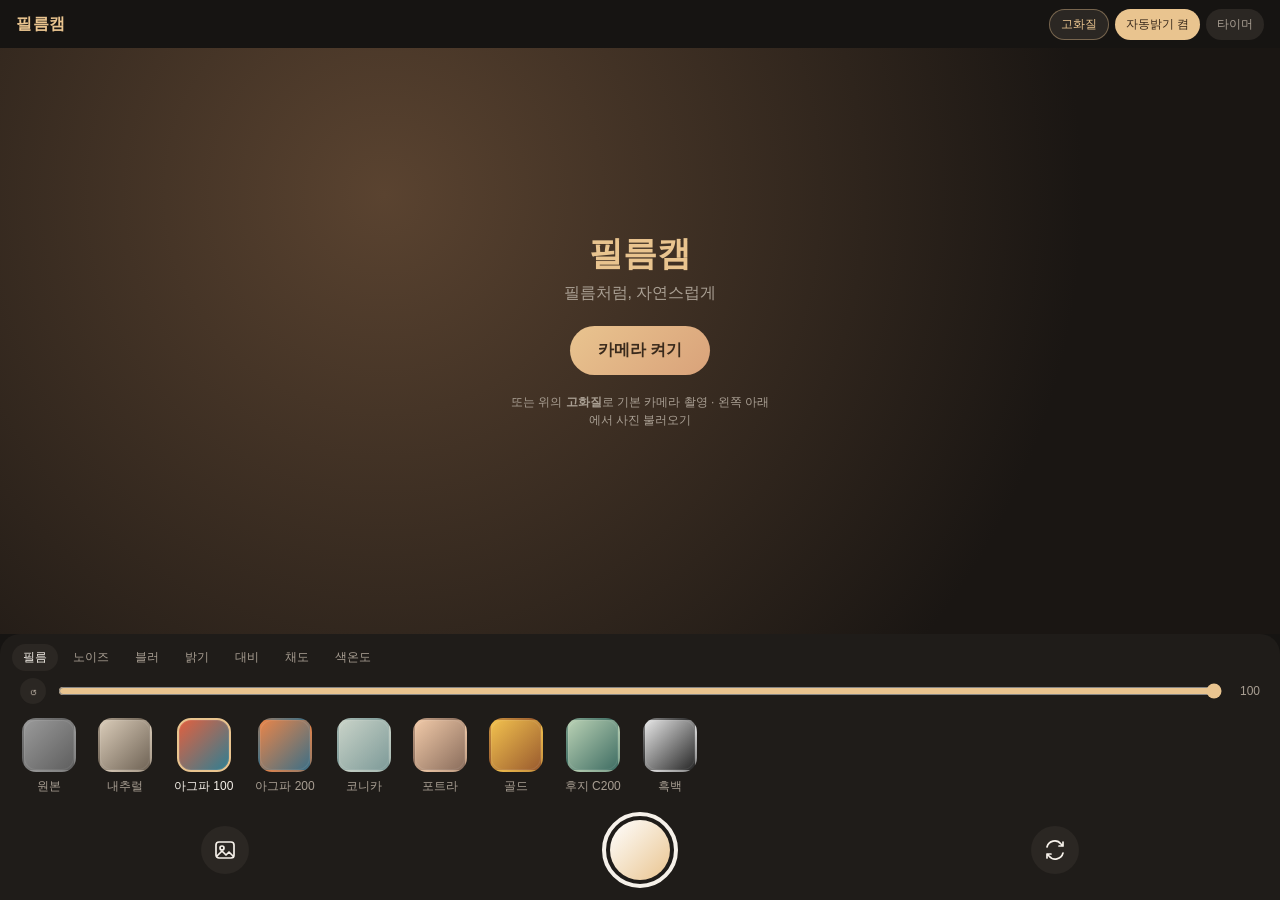
==== index.html @ 5c24f839 "필름캠으로 새로 만들기: 자연스러운 필름 색감 - 과한 효과(빛번짐, 라이트릭, 레터박스 등) 제거, 색만 자연스럽게 바꾸는 필름 프로필로 교체   (내추럴, 아그파 100/200" ====
<!doctype html>
<html lang="ko">
<head>
<meta charset="utf-8">
<meta name="viewport" content="width=device-width, initial-scale=1, viewport-fit=cover, user-scalable=no">
<title>필름캠</title>
<meta name="apple-mobile-web-app-capable" content="yes">
<meta name="mobile-web-app-capable" content="yes">
<meta name="apple-mobile-web-app-status-bar-style" content="black-translucent">
<meta name="apple-mobile-web-app-title" content="필름캠">
<meta name="theme-color" content="#161412">
<link rel="apple-touch-icon" href="icons/icon-180.png">
<link rel="manifest" href="manifest.json">
<style>
:root{
  --bg:#161412; --panel:#1f1c19; --text:#f6f1ea; --muted:#a99f93;
  --accent:#e9c48f; --accent2:#d9a27a; --chip:#2b2723;
}
*{box-sizing:border-box;-webkit-tap-highlight-color:transparent}
html,body{margin:0;height:100%;background:var(--bg);color:var(--text);
  font-family:-apple-system,BlinkMacSystemFont,"Apple SD Gothic Neo","Pretendard",sans-serif;
  overscroll-behavior:none;-webkit-user-select:none;user-select:none}
button{font:inherit;color:inherit;border:0;background:none;cursor:pointer}
#app{height:100dvh;display:flex;flex-direction:column;
  padding-top:env(safe-area-inset-top);padding-bottom:env(safe-area-inset-bottom)}
.top{display:flex;justify-content:space-between;align-items:center;padding:8px 16px;height:48px}
.brand{font-weight:700;letter-spacing:.5px;color:var(--accent)}
.top-btns{display:flex;gap:6px}
.pill.hq{color:var(--accent);border:1px solid rgba(233,196,143,.4)}
.pill{padding:6px 11px;border-radius:99px;background:var(--chip);font-size:12px;color:var(--muted);cursor:pointer}
.pill.on{background:var(--accent);color:#3a2a1c}

.stage{position:relative;flex:1;min-height:0;display:flex;align-items:center;justify-content:center;overflow:hidden}
#view{max-width:100%;max-height:100%;aspect-ratio:3/4;width:100%;object-fit:contain;image-rendering:auto;display:block;background:#000;border-radius:4px}
#video{position:fixed;width:1px;height:1px;opacity:0;pointer-events:none;left:0;top:0}
.filter-toast{position:absolute;top:16px;left:50%;transform:translateX(-50%);padding:6px 14px;border-radius:99px;
  background:rgba(0,0,0,.4);backdrop-filter:blur(8px);-webkit-backdrop-filter:blur(8px);font-size:14px;opacity:0;transition:opacity .3s}
.filter-toast.show{opacity:1}
.countdown{position:absolute;font-size:96px;font-weight:200;text-shadow:0 2px 20px rgba(0,0,0,.4);pointer-events:none}
.flash{position:absolute;inset:0;background:#fff;opacity:0;pointer-events:none;transition:opacity .25s}
.flash.on{opacity:.85;transition:none}

.start{position:absolute;inset:0;display:flex;align-items:center;justify-content:center;
  background:radial-gradient(circle at 30% 25%,#5a4330 0,#1a1613 70%)}
.start[hidden]{display:none}
.start-card{text-align:center;padding:24px}
.start-title{font-size:34px;font-weight:700;color:var(--accent);margin-bottom:6px}
.start p{color:var(--muted);margin:6px 0 22px}
.start .sub{font-size:12px;margin-top:18px;max-width:260px;margin-left:auto;margin-right:auto;line-height:1.5}
.start .msg{font-size:13px;line-height:1.5;margin-top:16px;max-width:280px}
.primary{background:linear-gradient(135deg,var(--accent),var(--accent2));color:#3a2a1c;font-weight:700;
  padding:14px 28px;border-radius:99px;font-size:16px}
.ghost{background:var(--chip);padding:14px 24px;border-radius:99px;font-size:16px}

.controls{background:var(--panel);padding:10px 0 12px;border-radius:20px 20px 0 0}
.adj-tabs{display:flex;gap:4px;padding:0 12px 6px;overflow-x:auto;scrollbar-width:none}
.adj-tabs::-webkit-scrollbar{display:none}
.adj-tabs button{flex:0 0 auto;position:relative;padding:5px 11px;border-radius:99px;font-size:12px;color:var(--muted)}
.adj-tabs button.active{background:var(--chip);color:var(--text)}
.adj-tabs button.changed::after{content:"";position:absolute;top:3px;right:4px;width:5px;height:5px;border-radius:50%;background:var(--accent)}
.reset{width:26px;height:26px;border-radius:50%;background:var(--chip);color:var(--muted);font-size:14px;line-height:26px;padding:0}
.slider-row{display:flex;align-items:center;gap:10px;padding:0 20px 8px;font-size:12px;color:var(--muted)}
.slider-row span:last-child{width:26px;text-align:right}
input[type=range]{flex:1;accent-color:var(--accent);height:24px}
.filters{display:flex;gap:10px;overflow-x:auto;padding:4px 16px 12px;scroll-snap-type:x proximity;scrollbar-width:none}
.filters::-webkit-scrollbar{display:none}
.chip{flex:0 0 auto;display:flex;flex-direction:column;align-items:center;gap:6px;scroll-snap-align:center;font-size:12px;color:var(--muted)}
.chip .sw{width:54px;height:54px;border-radius:14px;border:2px solid transparent;box-shadow:inset 0 0 0 1px rgba(255,255,255,.08)}
.chip.active{color:var(--text)}
.chip.active .sw{border-color:var(--accent)}
.chip .grp{font-size:9px;opacity:.7;margin-top:-4px}
.shutter-row{display:flex;justify-content:space-around;align-items:center;padding:4px 24px 0}
.round{width:48px;height:48px;border-radius:50%;background:var(--chip);display:flex;align-items:center;justify-content:center}
.round svg{width:24px;height:24px;fill:none;stroke:var(--text);stroke-width:1.7;stroke-linecap:round;stroke-linejoin:round}
.shutter{width:76px;height:76px;border-radius:50%;border:4px solid var(--text);padding:4px}
.shutter span{display:block;width:100%;height:100%;border-radius:50%;background:linear-gradient(135deg,#fff,var(--accent));transition:transform .1s}
.shutter:active span{transform:scale(.88)}
.shutter.import span{background:linear-gradient(135deg,var(--accent),var(--accent2))}

.review{position:fixed;inset:0;background:rgba(10,8,6,.96);display:flex;flex-direction:column;align-items:center;justify-content:center;
  padding:calc(env(safe-area-inset-top) + 16px) 16px calc(env(safe-area-inset-bottom) + 20px);z-index:10}
.review[hidden]{display:none}
.review img{max-width:100%;max-height:72dvh;border-radius:6px;-webkit-user-select:auto;-webkit-touch-callout:default}
.hint{font-size:12px;color:var(--muted);margin:12px 0 16px}
.review-actions{display:flex;gap:12px}

.back{position:absolute;top:12px;left:12px;padding:6px 12px;border-radius:99px;background:rgba(0,0,0,.45);
  backdrop-filter:blur(8px);-webkit-backdrop-filter:blur(8px);font-size:13px;z-index:2}
.back[hidden]{display:none}
.chip .sw{width:54px;height:54px}
</style>
</head>
<body>
<div id="app">
  <header class="top">
    <div class="brand">필름캠</div>
    <div class="top-btns">
      <label class="pill hq" aria-label="기본 카메라로 고화질 촬영">
        <input id="nativeInput" type="file" accept="image/*" capture="environment" hidden>고화질
      </label>
      <button id="autoBtn" class="pill">자동밝기</button>
      <button id="timerBtn" class="pill" aria-label="타이머">타이머</button>
    </div>
  </header>

  <main class="stage" id="stage">
    <canvas id="view"></canvas>
    <button id="backBtn" class="back" hidden>✕ 카메라로</button>
    <div id="filterName" class="filter-toast"></div>
    <div id="countdown" class="countdown"></div>
    <div id="flash" class="flash"></div>
    <div id="startScreen" class="start">
      <div class="start-card">
        <div class="start-title">필름캠</div>
        <p>필름처럼, 자연스럽게</p>
        <button id="startBtn" class="primary">카메라 켜기</button>
        <p class="sub">또는 위의 <b>고화질</b>로 기본 카메라 촬영 · 왼쪽 아래에서 사진 불러오기</p>
        <p id="startMsg" class="msg"></p>
      </div>
    </div>
  </main>

  <section class="controls">
    <div id="adjTabs" class="adj-tabs">
      <button data-k="amount" class="active">필름</button>
      <button data-k="grain">노이즈</button>
      <button data-k="blur">블러</button>
      <button data-k="bright">밝기</button>
      <button data-k="contrast">대비</button>
      <button data-k="sat">채도</button>
      <button data-k="warm">색온도</button>
    </div>
    <div class="slider-row">
      <button id="adjReset" class="reset" aria-label="이 항목 기본값으로">↺</button>
      <input id="slider" type="range" min="0" max="100" value="100">
      <span id="sliderVal">100</span>
    </div>
    <div id="filters" class="filters"></div>
    <div class="shutter-row">
      <label class="round" aria-label="사진 불러오기">
        <input id="fileInput" type="file" accept="image/*" hidden>
        <svg viewBox="0 0 24 24"><rect x="3" y="4" width="18" height="16" rx="3"/><circle cx="9" cy="10" r="2"/><path d="M4 18l5-5 4 4 3-3 4 4"/></svg>
      </label>
      <button id="shutter" class="shutter" aria-label="촬영"><span></span></button>
      <button id="flipBtn" class="round" aria-label="카메라 전환">
        <svg viewBox="0 0 24 24"><path d="M4 9a8 8 0 0 1 14-3l2 2M20 4v4h-4M20 15a8 8 0 0 1-14 3l-2-2M4 20v-4h4"/></svg>
      </button>
    </div>
  </section>
</div>

<div id="review" class="review" hidden>
  <img id="reviewImg" alt="찍은 사진">
  <p class="hint" id="reviewInfo"></p>
  <div class="review-actions">
    <button id="retakeBtn" class="ghost">돌아가기</button>
    <button id="saveBtn" class="primary">저장하기</button>
  </div>
</div>

<video id="video" playsinline muted autoplay></video>
<script>
// 필름캠: 필름 색감 프로필 + WebGL 렌더러
// 과한 효과 없이 "색만" 자연스럽게 바꾸는 것이 원칙.
// temp: +따뜻/-차가움, tint: +분홍/-초록, fade: 검정을 살짝 띄움(물빠진 느낌)
// redSat: 빨강 진하게, skyShift: 파랑을 청록으로, greenDeep/greenTeal: 초록을 깊게/청록으로
const FILTERS = [
  { id:'none', name:'원본', sw:['#9a9a9a','#5e5e5e'], p:{} },
  { id:'natural', name:'내추럴', sw:['#d9cbb8','#6f6355'],
    p:{ contrast:1.04, saturation:1.03, temp:.015 } },

  // 아그파 비스타 계열: 선명하고 따뜻한 빨강, 청록빛 하늘, 살짝 차가운 그림자
  { id:'agfa100', name:'아그파 100', sw:['#e2603f','#2f7f93'],
    p:{ contrast:1.07, saturation:1.05, temp:.05, tint:.005, redSat:.12, skyShift:.32, greenDeep:.08,
        shadowTint:[.40,.45,.56], shadowAmt:.12, highTint:[1,.96,.88], highAmt:.14, fade:.015 } },
  { id:'agfa200', name:'아그파 200', sw:['#e8854a','#3d6f86'],
    p:{ contrast:1.09, saturation:1.03, temp:.09, tint:.02, redSat:.14, skyShift:.26, greenDeep:.05,
        shadowTint:[.46,.42,.52], shadowAmt:.14, highTint:[1,.93,.8], highAmt:.2, fade:.035 } },

  // 코니카 센츄리아 계열: 물빠진 색, 들뜬 검정, 차분한 청록·민트 기운 → 아련한 느낌
  { id:'konica', name:'코니카', sw:['#c9d3c8','#7d9a98'],
    p:{ exposure:.04, contrast:.95, saturation:.82, temp:-.03, tint:-.035, redSat:-.12, skyShift:.18, greenTeal:.15,
        shadowTint:[.40,.52,.52], shadowAmt:.16, highTint:[1,.97,.94], highAmt:.15, fade:.055 } },

  // 그 외 자연스러운 필름들
  { id:'portra', name:'포트라', sw:['#f0c9a8','#8a6d5c'],
    p:{ exposure:.03, contrast:.96, saturation:.92, temp:.05, tint:.015, redSat:-.05, skyShift:.1,
        shadowTint:[.48,.44,.42], shadowAmt:.1, highTint:[1,.95,.88], highAmt:.15, fade:.03 } },
  { id:'gold', name:'골드', sw:['#f2c14e','#9a5b2e'],
    p:{ contrast:1.05, saturation:1.05, temp:.13, tint:.01, redSat:.05, skyShift:.05, greenDeep:-.05,
        shadowTint:[.5,.42,.34], shadowAmt:.1, highTint:[1,.92,.74], highAmt:.22, fade:.025 } },
  { id:'fujic', name:'후지 C200', sw:['#b9d1b4','#3f6d63'],
    p:{ contrast:1.02, saturation:.92, temp:-.04, tint:-.03, redSat:-.05, skyShift:.2, greenTeal:.22, greenDeep:.12,
        shadowTint:[.36,.48,.46], shadowAmt:.18, highTint:[.98,1,.96], highAmt:.1, fade:.03 } },
  { id:'bw', name:'흑백', sw:['#e6e6e6','#262626'],
    p:{ bw:1, contrast:1.12, fade:.02 } },
];

const DEFAULTS = { exposure:0, contrast:1, saturation:1, temp:0, tint:0, fade:0,
  highTint:[1,1,1], highAmt:0, shadowTint:[.5,.5,.5], shadowAmt:0, bw:0,
  redSat:0, skyShift:0, greenDeep:0, greenTeal:0 };

const VERT = `
attribute vec2 a_pos; varying vec2 v_uv;
void main(){ v_uv = a_pos*0.5+0.5; v_uv.y = 1.0 - v_uv.y; gl_Position = vec4(a_pos,0.0,1.0); }`;

const FRAG = `
precision highp float;
varying vec2 v_uv;
uniform sampler2D u_tex;
uniform vec4 u_crop; uniform float u_mirror; uniform float u_aspect;
uniform float u_amount, u_seed;
uniform float u_exposure,u_contrast,u_saturation,u_temp,u_tint,u_fade,u_bw,u_highAmt,u_shadowAmt;
uniform float u_redSat,u_skyShift,u_greenDeep,u_greenTeal;
uniform vec3 u_highTint,u_shadowTint;
uniform float u_autoGain; uniform vec3 u_wb;
uniform float u_tBright,u_tContrast,u_tSat,u_tWarm,u_grain,u_blur;

float hash(vec2 p){ p = fract(p*vec2(123.34,456.21)); p += dot(p,p+45.32); return fract(p.x*p.y); }
float luma(vec3 c){ return dot(c, vec3(0.299,0.587,0.114)); }
vec2 src(vec2 uv){ uv.x = mix(uv.x, 1.0-uv.x, u_mirror); return u_crop.xy + clamp(uv,0.0,1.0)*u_crop.zw; }
vec3 raw(vec2 uv){ return texture2D(u_tex, src(uv)).rgb; }

// 블러: 원판(보겔) 샘플링 + 픽셀마다 회전 → 렌즈 아웃포커스처럼 부드럽게
vec3 sampleImg(vec2 uv){
  if (u_blur < 0.002) return raw(uv);
  vec2 R = vec2(u_blur*0.009, u_blur*0.009*u_aspect);
  float rot = hash(floor(gl_FragCoord.xy) + 3.1) * 6.2832;
  vec3 acc = raw(uv);
  for (int i = 0; i < 24; i++) {
    float fi = float(i);
    float r = sqrt((fi + 0.5) / 24.0);
    float a = fi * 2.39996 + rot;
    acc += raw(uv + vec2(cos(a), sin(a)) * r * R);
  }
  return acc / 25.0;
}

// 밝기 곡선: 흰색은 그대로 두고 중간톤 위주로 올리거나 내림
vec3 gainCurve(vec3 c, float g){ return c*g / (1.0 + (g-1.0)*c); }

float noise(vec2 p){
  vec2 i = floor(p), f = fract(p); f = f*f*(3.0-2.0*f);
  float a = hash(i + u_seed), b = hash(i + vec2(1.0,0.0) + u_seed);
  float c = hash(i + vec2(0.0,1.0) + u_seed), d = hash(i + vec2(1.0,1.0) + u_seed);
  return mix(mix(a,b,f.x), mix(c,d,f.x), f.y);
}

void main(){
  vec2 uv = v_uv;
  // 자동 보정(조명 색, 어두운 장면 밝기)
  vec3 base = gainCurve(clamp(sampleImg(uv) * u_wb, 0.0, 1.0), u_autoGain);
  vec3 c = base;

  // ── 필름 색 ──
  c = gainCurve(c, pow(2.0, u_exposure));
  c.r += u_temp*0.10; c.b -= u_temp*0.10; c.g += u_temp*0.015;
  c.r += u_tint*0.04; c.b += u_tint*0.04; c.g -= u_tint*0.05;
  c = clamp(c, 0.0, 1.0);

  // 색별 보정
  float mx = max(c.r, max(c.g, c.b)), mn = min(c.r, min(c.g, c.b));
  float chroma = mx - mn;
  float redness = clamp((c.r - max(c.g, c.b)) * 2.5, 0.0, 1.0);
  float blueness = clamp((c.b - max(c.r, c.g)) * 3.0, 0.0, 1.0);
  float greenness = clamp((c.g - max(c.r, c.b)) * 3.0, 0.0, 1.0);
  float lr = luma(c);
  c = mix(c, mix(vec3(lr), c, 1.0 + u_redSat), redness);
  c.g += blueness * u_skyShift * chroma * 0.45; c.r -= blueness * u_skyShift * chroma * 0.15;
  c -= greenness * u_greenDeep * chroma * vec3(0.2, 0.55, 0.15);
  c.b += greenness * u_greenTeal * chroma * 0.5; c.r -= greenness * u_greenTeal * chroma * 0.15;
  c = clamp(c, 0.0, 1.0);

  if (u_bw > 0.5) c = vec3(dot(c, vec3(0.33,0.5,0.17)));

  // 대비: 부드러운 S커브
  vec3 s = c*c*(3.0-2.0*c);
  c = u_contrast >= 1.0 ? mix(c, s, (u_contrast-1.0)*2.0) : mix(c, vec3(0.5) + (c-0.5)*0.6, (1.0-u_contrast)*2.5);
  c = clamp(c, 0.0, 1.0);

  c = mix(vec3(luma(c)), c, u_saturation);

  // 스플릿 톤
  float l = luma(c);
  float hw = smoothstep(0.45, 1.0, l), sw = 1.0 - smoothstep(0.0, 0.5, l);
  c = mix(c, c * (u_highTint / max(luma(u_highTint), 0.01)), hw * u_highAmt);
  c = mix(c, c * (u_shadowTint / max(luma(u_shadowTint), 0.01)), sw * u_shadowAmt);

  // 물빠진 검정
  c = u_fade * vec3(0.92, 0.94, 0.95) + c * (1.0 - u_fade);
  c = clamp(c, 0.0, 1.0);

  // 필름 강도
  c = mix(base, c, u_amount);

  // ── 내가 조정 ──
  c = gainCurve(c, pow(2.0, u_tBright * 1.2));
  c = clamp((c-0.5)*(1.0 + u_tContrast*0.5) + 0.5, 0.0, 1.0);
  c = mix(vec3(luma(c)), c, 1.0 + u_tSat);
  c.r += u_tWarm*0.06; c.b -= u_tWarm*0.06; c.g += u_tWarm*0.008;
  c = clamp(c, 0.0, 1.0);

  // 노이즈(필름 입자): 해상도와 상관없이 같은 크기로 보이도록 화면 비율 기준
  if (u_grain > 0.001) {
    vec2 gp = uv * vec2(1150.0, 1150.0 / u_aspect);
    float n = noise(gp) * 0.62 + noise(gp * 2.13 + 7.7) * 0.38 - 0.5;
    float nc = noise(gp * 0.9 + 31.0) - 0.5;
    float lw = 0.35 + 2.6 * l * (1.0 - l);
    c += (vec3(n) + vec3(nc, -nc*0.5, nc*0.2) * 0.25) * u_grain * 0.28 * lw;
    c = clamp(c, 0.0, 1.0);
  }
  gl_FragColor = vec4(c, 1.0);
}`;

class Renderer {
  constructor(canvas) {
    this.canvas = canvas;
    const gl = canvas.getContext('webgl', { preserveDrawingBuffer: true, premultipliedAlpha: false, antialias: false });
    if (!gl) throw new Error('WebGL을 사용할 수 없어요');
    this.gl = gl;
    this.maxTex = gl.getParameter(gl.MAX_TEXTURE_SIZE);
    const sh = (type, code) => {
      const s = gl.createShader(type); gl.shaderSource(s, code); gl.compileShader(s);
      if (!gl.getShaderParameter(s, gl.COMPILE_STATUS)) throw new Error(gl.getShaderInfoLog(s));
      return s;
    };
    const prog = gl.createProgram();
    gl.attachShader(prog, sh(gl.VERTEX_SHADER, VERT));
    gl.attachShader(prog, sh(gl.FRAGMENT_SHADER, FRAG));
    gl.linkProgram(prog);
    if (!gl.getProgramParameter(prog, gl.LINK_STATUS)) throw new Error(gl.getProgramInfoLog(prog));
    gl.useProgram(prog);
    const buf = gl.createBuffer();
    gl.bindBuffer(gl.ARRAY_BUFFER, buf);
    gl.bufferData(gl.ARRAY_BUFFER, new Float32Array([-1,-1, 1,-1, -1,1, 1,1]), gl.STATIC_DRAW);
    const loc = gl.getAttribLocation(prog, 'a_pos');
    gl.enableVertexAttribArray(loc);
    gl.vertexAttribPointer(loc, 2, gl.FLOAT, false, 0, 0);
    this.tex = gl.createTexture();
    gl.bindTexture(gl.TEXTURE_2D, this.tex);
    gl.texParameteri(gl.TEXTURE_2D, gl.TEXTURE_WRAP_S, gl.CLAMP_TO_EDGE);
    gl.texParameteri(gl.TEXTURE_2D, gl.TEXTURE_WRAP_T, gl.CLAMP_TO_EDGE);
    gl.texParameteri(gl.TEXTURE_2D, gl.TEXTURE_MIN_FILTER, gl.LINEAR);
    gl.texParameteri(gl.TEXTURE_2D, gl.TEXTURE_MAG_FILTER, gl.LINEAR);
    this.u = {};
    const n = gl.getProgramParameter(prog, gl.ACTIVE_UNIFORMS);
    for (let i = 0; i < n; i++) { const info = gl.getActiveUniform(prog, i); this.u[info.name] = gl.getUniformLocation(prog, info.name); }
  }
  // 같은 소스를 여러 번 그릴 땐 upload=false로 텍스처 재업로드 생략
  render(source, { crop = [0,0,1,1], mirror = false, params = {}, amount = 1, tweak = {}, width, height,
                   auto = { gain: 1, wb: [1,1,1] }, upload = true, seed = 0 }) {
    const gl = this.gl;
    if (this.canvas.width !== width || this.canvas.height !== height) { this.canvas.width = width; this.canvas.height = height; }
    gl.viewport(0, 0, width, height);
    gl.bindTexture(gl.TEXTURE_2D, this.tex);
    if (upload) gl.texImage2D(gl.TEXTURE_2D, 0, gl.RGB, gl.RGB, gl.UNSIGNED_BYTE, source);
    const p = Object.assign({}, DEFAULTS, params);
    const f = (k, v) => this.u[k] && gl.uniform1f(this.u[k], v);
    const v3 = (k, v) => this.u[k] && gl.uniform3fv(this.u[k], v);
    gl.uniform4fv(this.u.u_crop, crop);
    f('u_mirror', mirror ? 1 : 0);
    f('u_aspect', width / height);
    f('u_amount', amount);
    f('u_seed', seed);
    f('u_autoGain', auto.gain); v3('u_wb', auto.wb);
    f('u_tBright', tweak.bright || 0); f('u_tContrast', tweak.contrast || 0); f('u_tSat', tweak.sat || 0);
    f('u_tWarm', tweak.warm || 0); f('u_grain', tweak.grain || 0); f('u_blur', tweak.blur || 0);
    for (const k of ['exposure','contrast','saturation','temp','tint','fade','bw','highAmt','shadowAmt','redSat','skyShift','greenDeep','greenTeal']) f('u_' + k, p[k]);
    v3('u_highTint', p.highTint); v3('u_shadowTint', p.shadowTint);
    gl.drawArrays(gl.TRIANGLE_STRIP, 0, 4);
  }
}
</script>
<script>
(() => {
  const $ = (id) => document.getElementById(id);
  const view = $('view'), video = $('video');
  const store = {
    get(k, d) { try { const v = localStorage.getItem('fc_' + k); return v === null ? d : v; } catch { return d; } },
    set(k, v) { try { localStorage.setItem('fc_' + k, v); } catch {} },
  };

  let renderer;
  try { renderer = new Renderer(view); }
  catch (e) { $('startMsg').textContent = '이 기기에서는 필터를 실행할 수 없어요: ' + e.message; return; }
  let capRenderer = null;

  // iOS Safari 캔버스 한도(약 1,670만 화소)와 GPU 텍스처 한도 안에서 최대한 원본 화소 유지
  const MAX_PIXELS = 16_000_000;
  const MAX_SIDE = Math.min(renderer.maxTex || 4096, 8192);
  function fitFull(w, h) {
    let s = Math.min(1, MAX_SIDE / Math.max(w, h), Math.sqrt(MAX_PIXELS / (w * h)));
    return [Math.round(w * s), Math.round(h * s)];
  }
  function fit(w, h, max) { const s = Math.min(1, max / Math.max(w, h)); return [Math.round(w * s), Math.round(h * s)]; }

  const state = {
    mode: 'camera',          // 'camera' | 'photo'
    facing: store.get('facing', 'environment'),
    filter: FILTERS.find(f => f.id === store.get('filter', 'agfa100')) || FILTERS[2],
    amount: 1, tweak: {},
    timer: 0,
    stream: null,
    photo: null,
    busy: false,
    autoOn: store.get('auto', '1') === '1',
    auto: { gain: 1, wb: [1, 1, 1] },
    seed: Math.random() * 100,
  };

  // ── 자동 밝기/색: 어두운 장면과 강한 조명색만 살짝 보정 (밝은 장면은 그대로) ──
  const probe = document.createElement('canvas'); probe.width = 32; probe.height = 32;
  const pctx = probe.getContext('2d', { willReadFrequently: true });
  function measure(source, sw, sh) {
    pctx.drawImage(source, 0, 0, sw, sh, 0, 0, 32, 32);
    const d = pctx.getImageData(0, 0, 32, 32).data;
    let r = 0, g = 0, b = 0, n = 0; const lum = [];
    for (let i = 0; i < d.length; i += 4) {
      const R = d[i] / 255, G = d[i+1] / 255, B = d[i+2] / 255;
      const L = 0.299*R + 0.587*G + 0.114*B; lum.push(L);
      if (L > 0.06 && L < 0.94) { r += R; g += G; b += B; n++; }
    }
    lum.sort((x, y) => x - y);
    const median = Math.max(lum[lum.length >> 1], 0.02);
    let gain = 1;
    if (median < 0.3) { const T = 0.36; gain = Math.min(2.2, T * (1 - median) / (median * (1 - T))); }
    let wb = [1, 1, 1];
    if (n > 20) {
      const rb = r / b;
      let target = rb;
      if (rb > 1.3) target = 1.3 + (rb - 1.3) * 0.4;
      else if (rb < 0.8) target = 0.8 - (0.8 - rb) * 0.4;
      const k = Math.sqrt(target / rb);
      wb = [k, 1, 1 / k];
      const gr = g / ((r * k + b / k) / 2);
      if (gr > 1.2) wb[1] = (1.2 + (gr - 1.2) * 0.4) / gr;
      const norm = 3 / (wb[0] + wb[1] + wb[2]);
      wb = wb.map(v => Math.max(0.7, Math.min(1.4, v * norm)));
    }
    return { gain, wb };
  }
  function smoothAuto(t, k) {
    const s = state.auto;
    s.gain += (t.gain - s.gain) * k;
    s.wb = s.wb.map((v, i) => v + (t.wb[i] - v) * k);
  }
  const NO_AUTO = { gain: 1, wb: [1, 1, 1] };
  const curAuto = () => state.autoOn ? state.auto : NO_AUTO;
  function syncAutoBtn() { $('autoBtn').classList.toggle('on', state.autoOn); $('autoBtn').textContent = state.autoOn ? '자동밝기 켬' : '자동밝기 끔'; }
  syncAutoBtn();
  $('autoBtn').onclick = () => {
    state.autoOn = !state.autoOn; store.set('auto', state.autoOn ? '1' : '0'); syncAutoBtn(); redraw();
  };

  // ── 필름 목록 ──
  const list = $('filters');
  FILTERS.forEach(f => {
    const b = document.createElement('button');
    b.className = 'chip'; b.dataset.id = f.id;
    b.innerHTML = `<span class="sw" style="background:linear-gradient(135deg,${f.sw[0]},${f.sw[1]})"></span>${f.name}`;
    b.onclick = () => selectFilter(f);
    list.appendChild(b);
  });
  let toastTimer;
  function selectFilter(f, scroll = true) {
    state.filter = f; store.set('filter', f.id);
    list.querySelectorAll('.chip').forEach(c => c.classList.toggle('active', c.dataset.id === f.id));
    const el = list.querySelector(`[data-id="${f.id}"]`);
    if (scroll && el) el.scrollIntoView({ inline: 'center', block: 'nearest', behavior: 'smooth' });
    const t = $('filterName'); t.textContent = f.name; t.classList.add('show');
    clearTimeout(toastTimer); toastTimer = setTimeout(() => t.classList.remove('show'), 1100);
    redraw();
  }
  selectFilter(state.filter, false);

  // 화면 좌우로 밀어서 필름 바꾸기
  let sx = null, sy = null;
  $('stage').addEventListener('touchstart', e => { sx = e.touches[0].clientX; sy = e.touches[0].clientY; }, { passive: true });
  $('stage').addEventListener('touchend', e => {
    if (sx === null) return;
    const dx = e.changedTouches[0].clientX - sx, dy = e.changedTouches[0].clientY - sy; sx = null;
    if (Math.abs(dx) > 50 && Math.abs(dx) > Math.abs(dy) * 1.5) {
      const i = FILTERS.indexOf(state.filter);
      selectFilter(FILTERS[(i + (dx < 0 ? 1 : -1) + FILTERS.length) % FILTERS.length]);
    }
  });

  // ── 조정: 필름 강도 / 노이즈 / 블러 / 밝기 / 대비 / 채도 / 색온도 ──
  const ADJ = { amount: [0, 100, 100], grain: [0, 100, 20], blur: [0, 100, 0],
    bright: [-100, 100, 0], contrast: [-100, 100, 0], sat: [-100, 100, 0], warm: [-100, 100, 0] };
  const adj = {};
  for (const k in ADJ) { const v = Number(store.get('adj_' + k, ADJ[k][2])); adj[k] = isFinite(v) ? v : ADJ[k][2]; }
  let adjKey = 'amount';
  const slider = $('slider');
  function syncSlider() {
    const [mn, mx] = ADJ[adjKey];
    slider.min = mn; slider.max = mx; slider.value = adj[adjKey];
    $('sliderVal').textContent = mn < 0 && adj[adjKey] > 0 ? '+' + adj[adjKey] : adj[adjKey];
    $('adjTabs').querySelectorAll('button').forEach(b => {
      b.classList.toggle('active', b.dataset.k === adjKey);
      b.classList.toggle('changed', adj[b.dataset.k] !== ADJ[b.dataset.k][2]);
    });
  }
  function applyAdj() {
    state.amount = adj.amount / 100;
    state.tweak = { bright: adj.bright / 100, contrast: adj.contrast / 100, sat: adj.sat / 100, warm: adj.warm / 100,
                    grain: adj.grain / 100, blur: adj.blur / 100 };
    redraw();
  }
  $('adjTabs').onclick = (e) => { const b = e.target.closest('button'); if (b) { adjKey = b.dataset.k; syncSlider(); } };
  slider.oninput = () => { adj[adjKey] = Number(slider.value); store.set('adj_' + adjKey, adj[adjKey]); syncSlider(); applyAdj(); };
  $('adjReset').onclick = () => { adj[adjKey] = ADJ[adjKey][2]; store.set('adj_' + adjKey, adj[adjKey]); syncSlider(); applyAdj(); };
  syncSlider(); applyAdj();

  // 타이머
  const timers = [0, 3, 10];
  $('timerBtn').onclick = () => {
    state.timer = timers[(timers.indexOf(state.timer) + 1) % timers.length];
    $('timerBtn').textContent = state.timer ? `타이머 ${state.timer}초` : '타이머';
    $('timerBtn').classList.toggle('on', !!state.timer);
  };

  // ── 실시간 카메라 ──
  async function startCamera() {
    stopCamera();
    $('startMsg').textContent = '';
    try {
      const stream = await navigator.mediaDevices.getUserMedia({
        audio: false,
        video: { facingMode: state.facing, width: { ideal: 4032 }, height: { ideal: 3024 } },
      });
      state.stream = stream;
      video.srcObject = stream;
      await video.play();
      $('startScreen').hidden = true;
      store.set('camOk', '1');
      setMode('camera');
    } catch (e) {
      $('startScreen').hidden = false;
      $('startMsg').textContent = e && e.name === 'NotAllowedError'
        ? '카메라 권한이 필요해요. 설정 > Safari > 카메라에서 허용해 주세요.'
        : '카메라를 열 수 없어요. (' + (e && e.message || e) + ')';
    }
  }
  function stopCamera() { if (state.stream) state.stream.getTracks().forEach(t => t.stop()); state.stream = null; }
  $('startBtn').onclick = startCamera;
  $('flipBtn').onclick = () => {
    state.facing = state.facing === 'user' ? 'environment' : 'user';
    store.set('facing', state.facing);
    startCamera();
  };
  $('backBtn').onclick = () => { state.photo = null; startCamera(); };
  document.addEventListener('visibilitychange', () => {
    if (document.visibilityState === 'visible' && state.mode === 'camera' && store.get('camOk') === '1') {
      const live = state.stream && state.stream.getVideoTracks().some(t => t.readyState === 'live');
      if (!live) startCamera(); else video.play().catch(() => {});
    }
  });

  // 3:4 비율로 맞추기 (카메라가 4:3 그대로 주면 자르지 않음)
  function cameraCrop() {
    const vw = video.videoWidth, vh = video.videoHeight;
    const portrait = vh >= vw, target = portrait ? 3 / 4 : 4 / 3;
    let w = vw, h = vh;
    if (vw / vh > target) w = vh * target; else h = vw / target;
    return { crop: [(1 - w / vw) / 2, (1 - h / vh) / 2, w / vw, h / vh], w: Math.round(w), h: Math.round(h) };
  }

  let frame = 0;
  function loop() {
    if (state.mode === 'camera' && video.readyState >= 2 && video.videoWidth) {
      const { crop, w, h } = cameraCrop();
      if (state.autoOn && frame++ % 6 === 0) { try { smoothAuto(measure(video, video.videoWidth, video.videoHeight), 0.25); } catch {} }
      const [pw, ph] = fit(w, h, 1440);
      view.style.aspectRatio = `${pw}/${ph}`;
      renderer.render(video, { crop, mirror: state.facing === 'user', params: state.filter.p, amount: state.amount,
        tweak: state.tweak, width: pw, height: ph, auto: curAuto(), seed: state.seed });
    }
    requestAnimationFrame(loop);
  }
  requestAnimationFrame(loop);

  function setMode(m) {
    state.mode = m;
    $('shutter').classList.toggle('import', m === 'photo');
    $('shutter').setAttribute('aria-label', m === 'photo' ? '저장' : '촬영');
    $('backBtn').hidden = m !== 'photo';
  }

  // ── 사진: 앨범 불러오기 / 기본 카메라 고화질 촬영 ──
  async function openPhoto(file) {
    if (!file) return;
    try {
      const img = await loadImage(file);
      const iw = img.naturalWidth, ih = img.naturalHeight;
      const [w, h] = fitFull(iw, ih);
      const c = document.createElement('canvas'); c.width = w; c.height = h;
      c.getContext('2d').drawImage(img, 0, 0, w, h);
      state.photo = { canvas: c, origW: iw, origH: ih };
      state.auto = measure(c, w, h);
      stopCamera();
      $('startScreen').hidden = true;
      setMode('photo');
      view.style.aspectRatio = `${w}/${h}`;
      photoUploaded = false;
      redraw();
    } catch (err) { alert('사진을 불러올 수 없어요'); }
  }
  $('fileInput').onchange = (e) => { const f = e.target.files[0]; e.target.value = ''; openPhoto(f); };
  $('nativeInput').onchange = (e) => { const f = e.target.files[0]; e.target.value = ''; openPhoto(f); };
  function loadImage(file) {
    return new Promise((res, rej) => {
      const url = URL.createObjectURL(file);
      const img = new Image();
      img.onload = () => { res(img); setTimeout(() => URL.revokeObjectURL(url), 1000); };
      img.onerror = rej; img.src = url;
    });
  }

  // 사진 미리보기: 화면용 크기로 줄인 사본을 한 번만 올리고, 조정할 때마다 다시 그림
  let photoUploaded = false, previewSrc = null, rafPending = false;
  function redraw() {
    if (state.mode !== 'photo' || !state.photo || rafPending) return;
    rafPending = true;
    requestAnimationFrame(() => {
      rafPending = false;
      const p = state.photo.canvas;
      const [pw, ph] = fit(p.width, p.height, 1600);
      if (!photoUploaded) {
        previewSrc = document.createElement('canvas'); previewSrc.width = pw; previewSrc.height = ph;
        previewSrc.getContext('2d').drawImage(p, 0, 0, pw, ph);
      }
      renderer.render(previewSrc, { params: state.filter.p, amount: state.amount, tweak: state.tweak,
        width: pw, height: ph, auto: curAuto(), upload: !photoUploaded, seed: state.seed });
      photoUploaded = true;
    });
  }

  // ── 촬영 / 저장 ──
  $('shutter').onclick = async () => {
    if (state.busy) return;
    if (state.mode === 'camera' && !state.stream) { startCamera(); return; }
    state.busy = true;
    try {
      if (state.mode === 'camera' && state.timer) await countdown(state.timer);
      if (state.mode === 'camera') flash();
      await new Promise(r => setTimeout(r, 30));
      const out = await captureBlob();
      showReview(out);
    } catch (e) { alert('저장용 사진을 만들지 못했어요: ' + (e && e.message || e)); }
    finally { state.busy = false; }
  };
  function countdown(n) {
    return new Promise(res => {
      const el = $('countdown');
      const tick = () => { if (n === 0) { el.textContent = ''; res(); return; } el.textContent = n--; setTimeout(tick, 1000); };
      tick();
    });
  }
  function flash() { const f = $('flash'); f.classList.add('on'); requestAnimationFrame(() => setTimeout(() => f.classList.remove('on'), 60)); }

  function captureBlob() {
    if (!capRenderer) capRenderer = new Renderer(document.createElement('canvas'));
    let w, h, info;
    if (state.mode === 'camera') {
      const c = cameraCrop();
      [w, h] = fitFull(c.w, c.h);
      capRenderer.render(video, { crop: c.crop, mirror: state.facing === 'user', params: state.filter.p, amount: state.amount,
        tweak: state.tweak, width: w, height: h, auto: curAuto(), seed: state.seed });
      info = `${w}×${h} · 실시간 카메라`;
    } else {
      const p = state.photo;
      w = p.canvas.width; h = p.canvas.height;
      capRenderer.render(p.canvas, { params: state.filter.p, amount: state.amount, tweak: state.tweak,
        width: w, height: h, auto: curAuto(), seed: state.seed });
      info = `${w}×${h}` + (w < p.origW ? ` (원본 ${p.origW}×${p.origH}, 브라우저 한도로 조정)` : ' · 원본 화소 그대로');
    }
    return new Promise((res, rej) => capRenderer.canvas.toBlob(b => b ? res({ blob: b, info }) : rej(new Error('메모리 부족')), 'image/jpeg', 0.95));
  }

  let currentBlob = null, currentUrl = null;
  function showReview({ blob, info }) {
    currentBlob = blob;
    if (currentUrl) URL.revokeObjectURL(currentUrl);
    currentUrl = URL.createObjectURL(blob);
    $('reviewImg').src = currentUrl;
    $('reviewInfo').textContent = `${info} · ${(blob.size / 1e6).toFixed(1)}MB · 사진을 꾹 눌러도 저장돼요`;
    $('review').hidden = false;
  }
  $('retakeBtn').onclick = () => { $('review').hidden = true; };
  $('saveBtn').onclick = async () => {
    if (!currentBlob) return;
    const d = new Date(), pad = (x) => String(x).padStart(2, '0');
    const name = `filmcam_${d.getFullYear()}${pad(d.getMonth()+1)}${pad(d.getDate())}_${pad(d.getHours())}${pad(d.getMinutes())}${pad(d.getSeconds())}.jpg`;
    const file = new File([currentBlob], name, { type: 'image/jpeg' });
    if (navigator.canShare && navigator.canShare({ files: [file] })) {
      try { await navigator.share({ files: [file] }); } catch (e) { /* 취소 */ }
    } else {
      const a = document.createElement('a'); a.href = currentUrl; a.download = name; a.click();
    }
  };

  if (store.get('camOk') === '1') startCamera();
  if ('serviceWorker' in navigator) navigator.serviceWorker.register('sw.js').catch(() => {});
})();
</script>
</body>
</html>
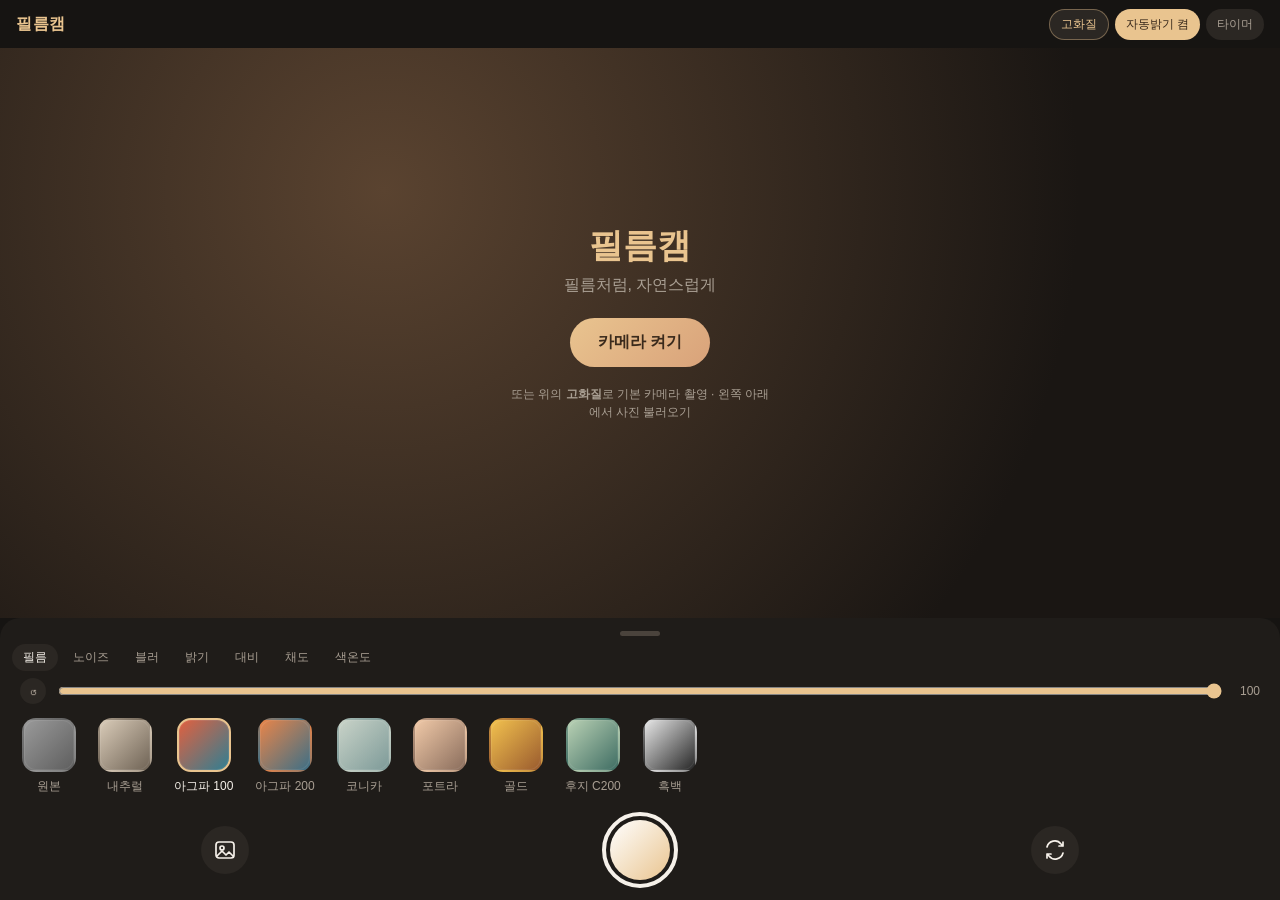
==== commit 3ec63d77: "아그파·코니카를 참고 사진 실측값으로 맞추고 패널 숨기기 추가 - 아그파 100/200, 코니카 160 참고 사진의 회색 영역 색 기울기(그림자/중간/밝은 부분)와   검정 높이를" ====
--- a/index.html
+++ b/index.html
@@ -88,6 +88,19 @@
   backdrop-filter:blur(8px);-webkit-backdrop-filter:blur(8px);font-size:13px;z-index:2}
 .back[hidden]{display:none}
 .chip .sw{width:54px;height:54px}
+
+.stage{touch-action:none}
+.zoom-bar{position:absolute;bottom:12px;left:50%;transform:translateX(-50%);display:flex;gap:6px;padding:4px;
+  border-radius:99px;background:rgba(0,0,0,.35);backdrop-filter:blur(8px);-webkit-backdrop-filter:blur(8px);z-index:2}
+.zoom-bar[hidden]{display:none}
+.zoom-bar button{min-width:38px;height:38px;border-radius:50%;font-size:12px;color:#eee}
+.zoom-bar button.on{background:rgba(0,0,0,.5);color:var(--accent);font-weight:700}
+
+.panel-toggle{display:block;width:100%;height:22px;margin-top:-6px;padding:0}
+.panel-toggle span{display:block;width:40px;height:5px;border-radius:3px;background:#4a433c;margin:0 auto}
+.panel{overflow:hidden;max-height:260px;transition:max-height .25s ease, opacity .2s}
+#app.collapsed .panel{max-height:0;opacity:0}
+#app.collapsed .controls{padding-top:6px}
 </style>
 </head>
 <body>
@@ -106,6 +119,7 @@
   <main class="stage" id="stage">
     <canvas id="view"></canvas>
     <button id="backBtn" class="back" hidden>✕ 카메라로</button>
+    <div id="zoomBar" class="zoom-bar" hidden></div>
     <div id="filterName" class="filter-toast"></div>
     <div id="countdown" class="countdown"></div>
     <div id="flash" class="flash"></div>
@@ -121,6 +135,8 @@
   </main>
 
   <section class="controls">
+    <button id="panelToggle" class="panel-toggle" aria-label="필름·조정 숨기기/보이기"><span></span></button>
+    <div class="panel">
     <div id="adjTabs" class="adj-tabs">
       <button data-k="amount" class="active">필름</button>
       <button data-k="grain">노이즈</button>
@@ -136,6 +152,7 @@
       <span id="sliderVal">100</span>
     </div>
     <div id="filters" class="filters"></div>
+    </div>
     <div class="shutter-row">
       <label class="round" aria-label="사진 불러오기">
         <input id="fileInput" type="file" accept="image/*" hidden>
@@ -171,16 +188,16 @@
 
   // 아그파 비스타 계열: 선명하고 따뜻한 빨강, 청록빛 하늘, 살짝 차가운 그림자
   { id:'agfa100', name:'아그파 100', sw:['#e2603f','#2f7f93'],
-    p:{ contrast:1.07, saturation:1.05, temp:.05, tint:.005, redSat:.12, skyShift:.32, greenDeep:.08,
-        shadowTint:[.40,.45,.56], shadowAmt:.12, highTint:[1,.96,.88], highAmt:.14, fade:.015 } },
+    p:{ exposure:.02, contrast:1.06, saturation:1.08, temp:.0, redSat:.1, skyShift:.2, greenDeep:.05,
+        toneS:[.986,1.112,.888], toneM:[1.09,1.0,.9], toneH:[1.098,1.021,.874], fade:.055, fadeColor:[.9,1.0,.85] } },
   { id:'agfa200', name:'아그파 200', sw:['#e8854a','#3d6f86'],
-    p:{ contrast:1.09, saturation:1.03, temp:.09, tint:.02, redSat:.14, skyShift:.26, greenDeep:.05,
-        shadowTint:[.46,.42,.52], shadowAmt:.14, highTint:[1,.93,.8], highAmt:.2, fade:.035 } },
+    p:{ exposure:.03, contrast:1.03, saturation:1.0, redSat:.06, skyShift:.15,
+        toneS:[.96,1.13,.91], toneM:[1.065,1.04,.89], toneH:[1.06,1.04,.89], fade:.045, fadeColor:[.92,1.0,.9] } },
 
   // 코니카 센츄리아 계열: 물빠진 색, 들뜬 검정, 차분한 청록·민트 기운 → 아련한 느낌
   { id:'konica', name:'코니카', sw:['#c9d3c8','#7d9a98'],
-    p:{ exposure:.04, contrast:.95, saturation:.82, temp:-.03, tint:-.035, redSat:-.12, skyShift:.18, greenTeal:.15,
-        shadowTint:[.40,.52,.52], shadowAmt:.16, highTint:[1,.97,.94], highAmt:.15, fade:.055 } },
+    p:{ exposure:.03, contrast:.96, saturation:.72, redSat:-.1, skyShift:.2, greenTeal:.12,
+        toneS:[.89,1.03,1.08], toneM:[1.03,.995,.94], toneH:[1.02,1.045,.935], fade:.13, fadeColor:[.85,.97,1.0] } },
 
   // 그 외 자연스러운 필름들
   { id:'portra', name:'포트라', sw:['#f0c9a8','#8a6d5c'],
@@ -198,7 +215,7 @@
 
 const DEFAULTS = { exposure:0, contrast:1, saturation:1, temp:0, tint:0, fade:0,
   highTint:[1,1,1], highAmt:0, shadowTint:[.5,.5,.5], shadowAmt:0, bw:0,
-  redSat:0, skyShift:0, greenDeep:0, greenTeal:0 };
+  redSat:0, skyShift:0, greenDeep:0, greenTeal:0, fadeColor:[.92,.94,.95], toneS:[1,1,1], toneM:[1,1,1], toneH:[1,1,1] };
 
 const VERT = `
 attribute vec2 a_pos; varying vec2 v_uv;
@@ -212,7 +229,7 @@
 uniform float u_amount, u_seed;
 uniform float u_exposure,u_contrast,u_saturation,u_temp,u_tint,u_fade,u_bw,u_highAmt,u_shadowAmt;
 uniform float u_redSat,u_skyShift,u_greenDeep,u_greenTeal;
-uniform vec3 u_highTint,u_shadowTint;
+uniform vec3 u_highTint,u_shadowTint,u_fadeColor,u_toneS,u_toneM,u_toneH;
 uniform float u_autoGain; uniform vec3 u_wb;
 uniform float u_tBright,u_tContrast,u_tSat,u_tWarm,u_grain,u_blur;
 
@@ -286,8 +303,17 @@
   c = mix(c, c * (u_highTint / max(luma(u_highTint), 0.01)), hw * u_highAmt);
   c = mix(c, c * (u_shadowTint / max(luma(u_shadowTint), 0.01)), sw * u_shadowAmt);
 
+  // 톤별 색 기울기(사진참고 실측값): 그림자/중간/밝은 부분에 각각 곱함, 밝기는 유지
+  {
+    float L0 = luma(c);
+    float ws = 1.0 - smoothstep(0.08, 0.42, L0), wh = smoothstep(0.45, 0.85, L0), wm = max(1.0 - ws - wh, 0.0);
+    vec3 m = ws*u_toneS + wm*u_toneM + wh*u_toneH;
+    m /= max(dot(m, vec3(0.299,0.587,0.114)), 0.01);
+    c = clamp(c * m, 0.0, 1.0);
+  }
+
   // 물빠진 검정
-  c = u_fade * vec3(0.92, 0.94, 0.95) + c * (1.0 - u_fade);
+  c = u_fade * u_fadeColor + c * (1.0 - u_fade);
   c = clamp(c, 0.0, 1.0);
 
   // 필름 강도
@@ -366,7 +392,7 @@
     f('u_tBright', tweak.bright || 0); f('u_tContrast', tweak.contrast || 0); f('u_tSat', tweak.sat || 0);
     f('u_tWarm', tweak.warm || 0); f('u_grain', tweak.grain || 0); f('u_blur', tweak.blur || 0);
     for (const k of ['exposure','contrast','saturation','temp','tint','fade','bw','highAmt','shadowAmt','redSat','skyShift','greenDeep','greenTeal']) f('u_' + k, p[k]);
-    v3('u_highTint', p.highTint); v3('u_shadowTint', p.shadowTint);
+    v3('u_highTint', p.highTint); v3('u_shadowTint', p.shadowTint); v3('u_fadeColor', p.fadeColor); v3('u_toneS', p.toneS); v3('u_toneM', p.toneM); v3('u_toneH', p.toneH);
     gl.drawArrays(gl.TRIANGLE_STRIP, 0, 4);
   }
 }
@@ -406,6 +432,8 @@
     autoOn: store.get('auto', '1') === '1',
     auto: { gain: 1, wb: [1, 1, 1] },
     seed: Math.random() * 100,
+    zoom: 1,            // 현재 배율
+    zoomHW: null,       // 카메라가 지원하는 실제(렌즈) 줌 범위 {min,max}. 없으면 화면 확대(디지털)
   };
 
   // ── 자동 밝기/색: 어두운 장면과 강한 조명색만 살짝 보정 (밝은 장면은 그대로) ──
@@ -475,9 +503,9 @@
 
   // 화면 좌우로 밀어서 필름 바꾸기
   let sx = null, sy = null;
-  $('stage').addEventListener('touchstart', e => { sx = e.touches[0].clientX; sy = e.touches[0].clientY; }, { passive: true });
+  $('stage').addEventListener('touchstart', e => { if (e.touches.length > 1) { sx = null; return; } sx = e.touches[0].clientX; sy = e.touches[0].clientY; }, { passive: true });
   $('stage').addEventListener('touchend', e => {
-    if (sx === null) return;
+    if (sx === null || pinch || e.touches.length > 0) { sx = null; return; }
     const dx = e.changedTouches[0].clientX - sx, dy = e.changedTouches[0].clientY - sy; sx = null;
     if (Math.abs(dx) > 50 && Math.abs(dx) > Math.abs(dy) * 1.5) {
       const i = FILTERS.indexOf(state.filter);
@@ -512,6 +540,17 @@
   $('adjReset').onclick = () => { adj[adjKey] = ADJ[adjKey][2]; store.set('adj_' + adjKey, adj[adjKey]); syncSlider(); applyAdj(); };
   syncSlider(); applyAdj();
 
+  // 필름·조정 패널 숨기기/보이기 (화면 크게 보기). 아래로 쓸어내려도 숨겨짐
+  function setCollapsed(v) { $('app').classList.toggle('collapsed', v); store.set('collapsed', v ? '1' : '0'); }
+  setCollapsed(store.get('collapsed', '0') === '1');
+  $('panelToggle').onclick = () => setCollapsed(!$('app').classList.contains('collapsed'));
+  let py = null;
+  document.querySelector('.controls').addEventListener('touchstart', e => { py = e.touches[0].clientY; }, { passive: true });
+  document.querySelector('.controls').addEventListener('touchend', e => {
+    if (py === null) return; const dy = e.changedTouches[0].clientY - py; py = null;
+    if (dy > 40) setCollapsed(true); else if (dy < -40) setCollapsed(false);
+  });
+
   // 타이머
   const timers = [0, 3, 10];
   $('timerBtn').onclick = () => {
@@ -534,6 +573,7 @@
       await video.play();
       $('startScreen').hidden = true;
       store.set('camOk', '1');
+      setupZoom();
       setMode('camera');
     } catch (e) {
       $('startScreen').hidden = false;
@@ -557,12 +597,77 @@
     }
   });
 
+  // ── 확대/축소 ──
+  // iOS 17 이상 Safari처럼 카메라 줌을 지원하면 렌즈 줌(화질 유지), 아니면 가운데를 잘라 확대(화질 낮아짐)
+  const zoomBar = $('zoomBar');
+  let zoomApplying = false, zoomPending = null;
+  function zoomRange() { return state.zoomHW || { min: 1, max: 5 }; }
+  function setupZoom() {
+    state.zoomHW = null;
+    const track = state.stream && state.stream.getVideoTracks()[0];
+    const caps = track && track.getCapabilities ? track.getCapabilities() : {};
+    if (caps.zoom && caps.zoom.max > caps.zoom.min) state.zoomHW = { min: caps.zoom.min, max: Math.min(caps.zoom.max, 10) };
+    const r = zoomRange();
+    const presets = [0.5, 1, 2, 3].filter(z => z >= r.min - 1e-6 && z <= r.max + 1e-6);
+    zoomBar.innerHTML = presets.map(z => `<button data-z="${z}">${z}×</button>`).join('');
+    setZoom(Math.max(r.min, Math.min(r.max, 1)));
+  }
+  zoomBar.onclick = (e) => { const b = e.target.closest('button'); if (b) setZoom(Number(b.dataset.z)); };
+  function setZoom(z) {
+    const r = zoomRange();
+    z = Math.max(r.min, Math.min(r.max, z));
+    state.zoom = z;
+    // 버튼 표시: 가까운 프리셋을 강조, 사이 값이면 현재 배율을 보여줌
+    let shown = false;
+    zoomBar.querySelectorAll('button').forEach(b => {
+      const bz = Number(b.dataset.z);
+      const near = Math.abs(bz - z) < 0.05;
+      b.classList.toggle('on', near);
+      b.textContent = near ? `${bz}×` : `${bz}×`;
+      if (near) shown = true;
+    });
+    if (!shown) {
+      const btns = [...zoomBar.querySelectorAll('button')];
+      const below = btns.filter(b => Number(b.dataset.z) <= z).pop();
+      if (below) { below.classList.add('on'); below.textContent = `${z.toFixed(1)}×`; }
+    }
+    if (state.zoomHW) applyHWZoom(z);
+  }
+  async function applyHWZoom(z) {
+    if (zoomApplying) { zoomPending = z; return; }
+    zoomApplying = true;
+    try {
+      const track = state.stream && state.stream.getVideoTracks()[0];
+      if (track) await track.applyConstraints({ advanced: [{ zoom: z }] });
+    } catch {}
+    zoomApplying = false;
+    if (zoomPending !== null) { const p = zoomPending; zoomPending = null; applyHWZoom(p); }
+  }
+  // 두 손가락으로 벌리고 오므리기
+  let pinch = null;
+  $('stage').addEventListener('touchstart', e => {
+    if (e.touches.length === 2 && state.mode === 'camera') {
+      const [a, b] = e.touches;
+      pinch = { d: Math.hypot(a.clientX - b.clientX, a.clientY - b.clientY), z: state.zoom };
+    }
+  }, { passive: true });
+  $('stage').addEventListener('touchmove', e => {
+    if (pinch && e.touches.length === 2) {
+      const [a, b] = e.touches;
+      const d = Math.hypot(a.clientX - b.clientX, a.clientY - b.clientY);
+      setZoom(pinch.z * d / pinch.d);
+      e.preventDefault();
+    }
+  }, { passive: false });
+  $('stage').addEventListener('touchend', e => { if (e.touches.length === 0) setTimeout(() => { pinch = null; }, 0); });
+
   // 3:4 비율로 맞추기 (카메라가 4:3 그대로 주면 자르지 않음)
   function cameraCrop() {
     const vw = video.videoWidth, vh = video.videoHeight;
     const portrait = vh >= vw, target = portrait ? 3 / 4 : 4 / 3;
     let w = vw, h = vh;
     if (vw / vh > target) w = vh * target; else h = vw / target;
+    if (!state.zoomHW && state.zoom > 1) { w /= state.zoom; h /= state.zoom; }   // 디지털 줌: 가운데를 잘라냄
     return { crop: [(1 - w / vw) / 2, (1 - h / vh) / 2, w / vw, h / vh], w: Math.round(w), h: Math.round(h) };
   }
 
@@ -585,6 +690,7 @@
     $('shutter').classList.toggle('import', m === 'photo');
     $('shutter').setAttribute('aria-label', m === 'photo' ? '저장' : '촬영');
     $('backBtn').hidden = m !== 'photo';
+    zoomBar.hidden = m !== 'camera';
   }
 
   // ── 사진: 앨범 불러오기 / 기본 카메라 고화질 촬영 ──
@@ -667,7 +773,7 @@
       [w, h] = fitFull(c.w, c.h);
       capRenderer.render(video, { crop: c.crop, mirror: state.facing === 'user', params: state.filter.p, amount: state.amount,
         tweak: state.tweak, width: w, height: h, auto: curAuto(), seed: state.seed });
-      info = `${w}×${h} · 실시간 카메라`;
+      info = `${w}×${h} · 실시간 카메라` + (!state.zoomHW && state.zoom > 1 ? ` · 디지털 줌 ${state.zoom.toFixed(1)}×` : '');
     } else {
       const p = state.photo;
       w = p.canvas.width; h = p.canvas.height;
@@ -684,7 +790,7 @@
     if (currentUrl) URL.revokeObjectURL(currentUrl);
     currentUrl = URL.createObjectURL(blob);
     $('reviewImg').src = currentUrl;
-    $('reviewInfo').textContent = `${info} · ${(blob.size / 1e6).toFixed(1)}MB · 사진을 꾹 눌러도 저장돼요`;
+    $('reviewInfo').textContent = `${info} · ${blob.size >= 1e6 ? (blob.size / 1e6).toFixed(1) + "MB" : Math.round(blob.size / 1e3) + "KB"} · 사진을 꾹 눌러도 저장돼요`;
     $('review').hidden = false;
   }
   $('retakeBtn').onclick = () => { $('review').hidden = true; };
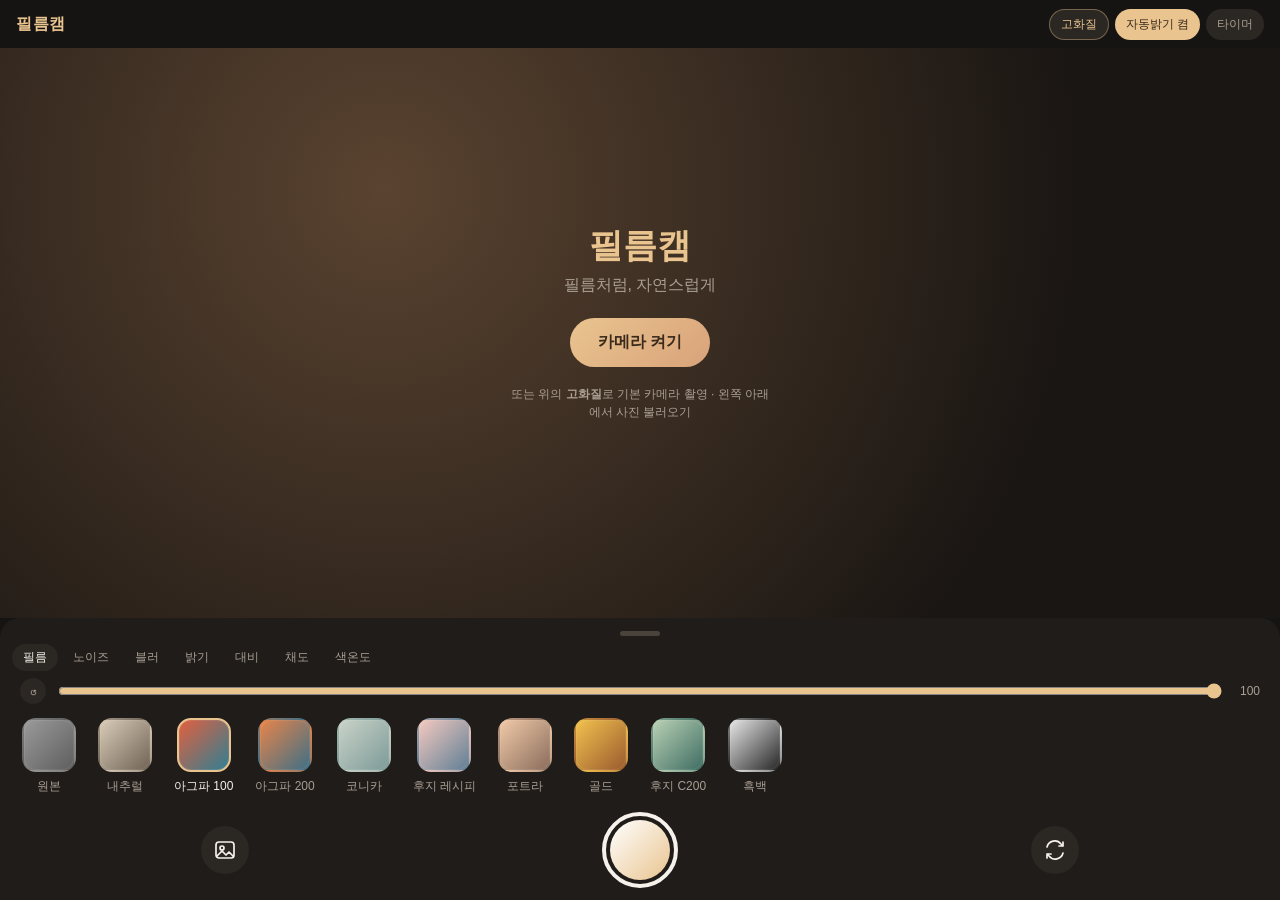
==== commit fc9a6015: "후지 레시피 필터 추가 X-T30 II 설정(ASTIA/소프트, 6000K, WB 시프트 R+2 B+3, 그림자 -0.5, 그레인 약하게)을 옮김. 화이트밸런스 채널 곱과 후지식 " ====
--- a/index.html
+++ b/index.html
@@ -199,6 +199,11 @@
     p:{ exposure:.03, contrast:.96, saturation:.72, redSat:-.1, skyShift:.2, greenTeal:.12,
         toneS:[.89,1.03,1.08], toneM:[1.03,.995,.94], toneH:[1.02,1.045,.935], fade:.13, fadeColor:[.85,.97,1.0] } },
 
+  // 후지 카메라(X-T30 II) 레시피: ASTIA/소프트(온화한 색상과 대비) 기반 + 6000K + WB 시프트 R+2 B+3 + 그림자 -0.5 + 그레인 약하게
+  // 6000K: 일광(약 5500K)보다 살짝 따뜻하게 → R×1.04, B×0.955 / R+2 B+3 시프트 → R×1.03, B×1.045
+  { id:'fujirecipe', name:'후지 레시피', sw:['#f4c9c0','#5f7f95'], grain:15,
+    p:{ wbGain:[1.071,1.0,0.998], shadowTone:-0.5, contrast:.95, saturation:1.02, redSat:-.04, skyShift:.06 } },
+
   // 그 외 자연스러운 필름들
   { id:'portra', name:'포트라', sw:['#f0c9a8','#8a6d5c'],
     p:{ exposure:.03, contrast:.96, saturation:.92, temp:.05, tint:.015, redSat:-.05, skyShift:.1,
@@ -215,7 +220,7 @@
 
 const DEFAULTS = { exposure:0, contrast:1, saturation:1, temp:0, tint:0, fade:0,
   highTint:[1,1,1], highAmt:0, shadowTint:[.5,.5,.5], shadowAmt:0, bw:0,
-  redSat:0, skyShift:0, greenDeep:0, greenTeal:0, fadeColor:[.92,.94,.95], toneS:[1,1,1], toneM:[1,1,1], toneH:[1,1,1] };
+  redSat:0, skyShift:0, greenDeep:0, greenTeal:0, fadeColor:[.92,.94,.95], toneS:[1,1,1], toneM:[1,1,1], toneH:[1,1,1], wbGain:[1,1,1], shadowTone:0 };
 
 const VERT = `
 attribute vec2 a_pos; varying vec2 v_uv;
@@ -231,6 +236,7 @@
 uniform float u_redSat,u_skyShift,u_greenDeep,u_greenTeal;
 uniform vec3 u_highTint,u_shadowTint,u_fadeColor,u_toneS,u_toneM,u_toneH;
 uniform float u_autoGain; uniform vec3 u_wb;
+uniform vec3 u_wbGain; uniform float u_shadowTone;
 uniform float u_tBright,u_tContrast,u_tSat,u_tWarm,u_grain,u_blur;
 
 float hash(vec2 p){ p = fract(p*vec2(123.34,456.21)); p += dot(p,p+45.32); return fract(p.x*p.y); }
@@ -270,6 +276,7 @@
   vec3 c = base;
 
   // ── 필름 색 ──
+  c = clamp(c * u_wbGain, 0.0, 1.0);
   c = gainCurve(c, pow(2.0, u_exposure));
   c.r += u_temp*0.10; c.b -= u_temp*0.10; c.g += u_temp*0.015;
   c.r += u_tint*0.04; c.b += u_tint*0.04; c.g -= u_tint*0.05;
@@ -294,6 +301,11 @@
   vec3 s = c*c*(3.0-2.0*c);
   c = u_contrast >= 1.0 ? mix(c, s, (u_contrast-1.0)*2.0) : mix(c, vec3(0.5) + (c-0.5)*0.6, (1.0-u_contrast)*2.5);
   c = clamp(c, 0.0, 1.0);
+  // 후지식 그림자 톤: 음수면 어두운 부분을 부드럽게 들어 올림, 양수면 단단하게
+  if (u_shadowTone != 0.0) {
+    vec3 w = 1.0 - smoothstep(0.15, 0.6, c);
+    c = mix(c, pow(c, vec3(1.0 + 0.3 * u_shadowTone)), w);
+  }
 
   c = mix(vec3(luma(c)), c, u_saturation);
 
@@ -392,7 +404,7 @@
     f('u_tBright', tweak.bright || 0); f('u_tContrast', tweak.contrast || 0); f('u_tSat', tweak.sat || 0);
     f('u_tWarm', tweak.warm || 0); f('u_grain', tweak.grain || 0); f('u_blur', tweak.blur || 0);
     for (const k of ['exposure','contrast','saturation','temp','tint','fade','bw','highAmt','shadowAmt','redSat','skyShift','greenDeep','greenTeal']) f('u_' + k, p[k]);
-    v3('u_highTint', p.highTint); v3('u_shadowTint', p.shadowTint); v3('u_fadeColor', p.fadeColor); v3('u_toneS', p.toneS); v3('u_toneM', p.toneM); v3('u_toneH', p.toneH);
+    v3('u_highTint', p.highTint); v3('u_shadowTint', p.shadowTint); v3('u_fadeColor', p.fadeColor); v3('u_toneS', p.toneS); v3('u_toneM', p.toneM); v3('u_toneH', p.toneH); v3('u_wbGain', p.wbGain); f('u_shadowTone', p.shadowTone);
     gl.drawArrays(gl.TRIANGLE_STRIP, 0, 4);
   }
 }
@@ -480,6 +492,7 @@
     state.autoOn = !state.autoOn; store.set('auto', state.autoOn ? '1' : '0'); syncAutoBtn(); redraw();
   };
 
+  let adjReady = false;   // 조정 값이 준비되기 전에는 필름 선택이 슬라이더를 건드리지 않음
   // ── 필름 목록 ──
   const list = $('filters');
   FILTERS.forEach(f => {
@@ -492,6 +505,9 @@
   let toastTimer;
   function selectFilter(f, scroll = true) {
     state.filter = f; store.set('filter', f.id);
+    if (typeof f.grain === 'number' && adjReady && store.get('adj_grain_touched', '0') !== '1') {
+      adj.grain = f.grain; syncSlider(); applyAdj();
+    }
     list.querySelectorAll('.chip').forEach(c => c.classList.toggle('active', c.dataset.id === f.id));
     const el = list.querySelector(`[data-id="${f.id}"]`);
     if (scroll && el) el.scrollIntoView({ inline: 'center', block: 'nearest', behavior: 'smooth' });
@@ -536,9 +552,9 @@
     redraw();
   }
   $('adjTabs').onclick = (e) => { const b = e.target.closest('button'); if (b) { adjKey = b.dataset.k; syncSlider(); } };
-  slider.oninput = () => { adj[adjKey] = Number(slider.value); store.set('adj_' + adjKey, adj[adjKey]); syncSlider(); applyAdj(); };
+  slider.oninput = () => { if (adjKey === 'grain') store.set('adj_grain_touched', '1'); adj[adjKey] = Number(slider.value); store.set('adj_' + adjKey, adj[adjKey]); syncSlider(); applyAdj(); };
   $('adjReset').onclick = () => { adj[adjKey] = ADJ[adjKey][2]; store.set('adj_' + adjKey, adj[adjKey]); syncSlider(); applyAdj(); };
-  syncSlider(); applyAdj();
+  syncSlider(); applyAdj(); adjReady = true;
 
   // 필름·조정 패널 숨기기/보이기 (화면 크게 보기). 아래로 쓸어내려도 숨겨짐
   function setCollapsed(v) { $('app').classList.toggle('collapsed', v); store.set('collapsed', v ? '1' : '0'); }
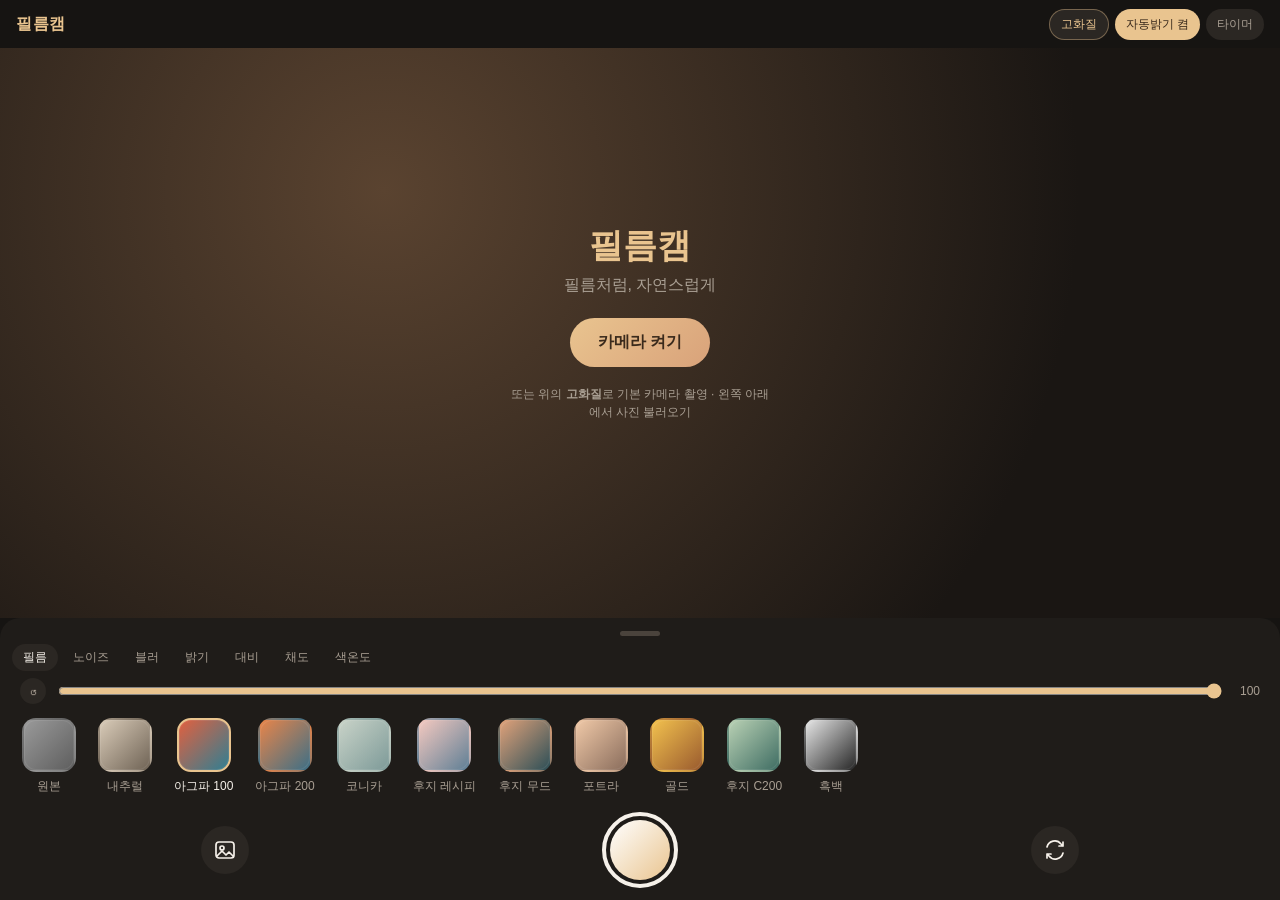
==== commit 57800043: "후지 레시피를 실제 촬영 사진 기준으로 다시 맞추고 후지 무드 추가 - 후지 레시피: 중간톤만 살짝 따뜻한 분홍, 흰색·검정은 중립 (공유 사진 실측) - 후지 무드: 청록 그림자" ====
--- a/index.html
+++ b/index.html
@@ -202,7 +202,11 @@
   // 후지 카메라(X-T30 II) 레시피: ASTIA/소프트(온화한 색상과 대비) 기반 + 6000K + WB 시프트 R+2 B+3 + 그림자 -0.5 + 그레인 약하게
   // 6000K: 일광(약 5500K)보다 살짝 따뜻하게 → R×1.04, B×0.955 / R+2 B+3 시프트 → R×1.03, B×1.045
   { id:'fujirecipe', name:'후지 레시피', sw:['#f4c9c0','#5f7f95'], grain:15,
-    p:{ wbGain:[1.071,1.0,0.998], shadowTone:-0.5, contrast:.95, saturation:1.02, redSat:-.04, skyShift:.06 } },
+    // 공유해 준 레시피 사진(빨간 체크·토마토·노란 모자) 실측: 중간톤만 살짝 따뜻한 분홍, 흰색·검정은 거의 중립
+    p:{ toneS:[1.0,1.0,1.0], toneM:[1.045,.985,.97], toneH:[1.0,1.0,1.005], shadowTone:-0.5, contrast:.97, saturation:1.02, redSat:-.03 } },
+  { id:'fujimood', name:'후지 무드', sw:['#e0a27a','#2d4f57'], grain:25,
+    // 공유해 준 사진(제복 입은 두 인형) 실측: 청록 그림자 + 따뜻한 하이라이트, 낮은 키
+    p:{ toneS:[.86,1.07,1.07], toneM:[1.04,1.0,.955], toneH:[1.11,.99,.9], exposure:-.08, contrast:1.06, saturation:.95, fade:.02, fadeColor:[.85,.97,1.0] } },
 
   // 그 외 자연스러운 필름들
   { id:'portra', name:'포트라', sw:['#f0c9a8','#8a6d5c'],
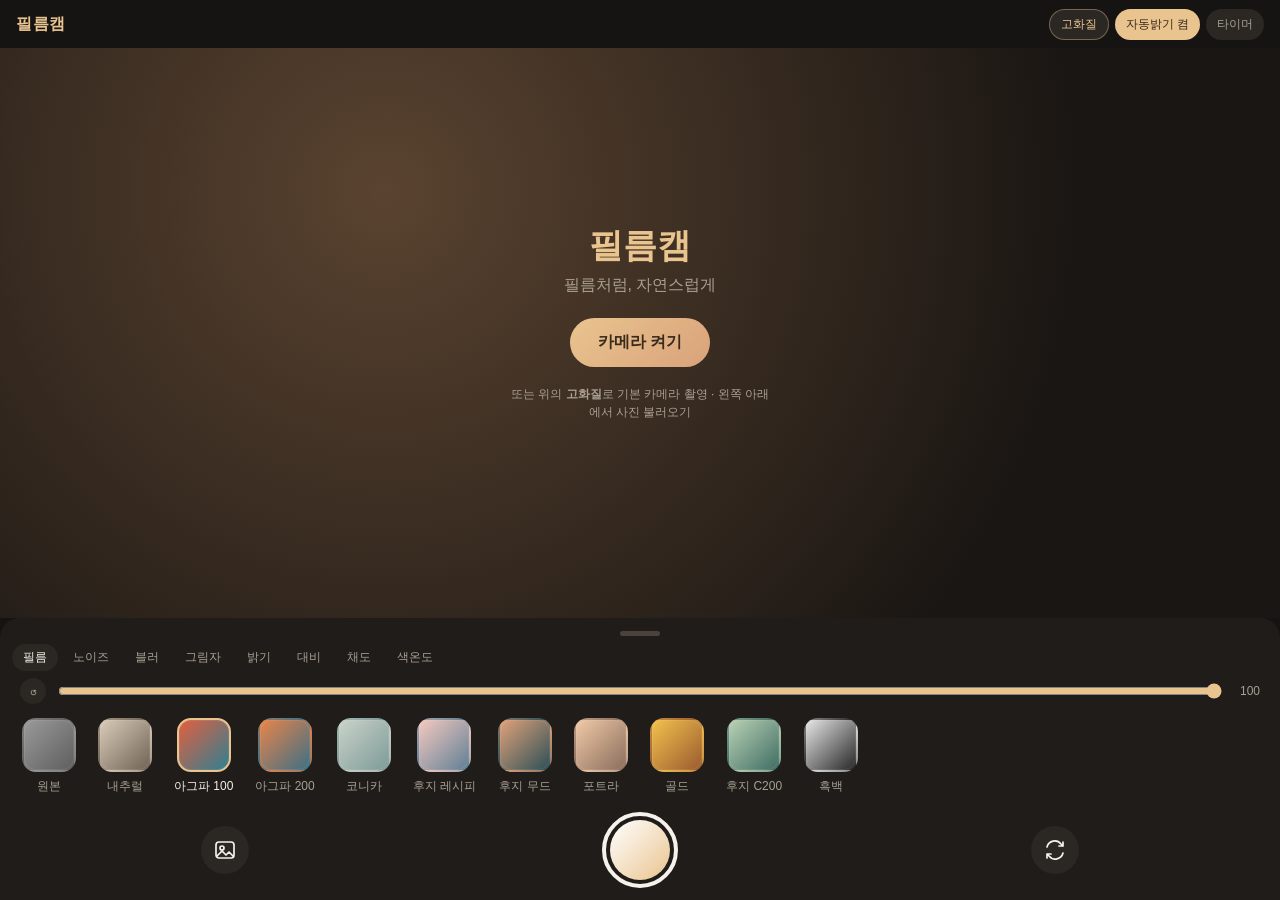
==== commit 614f5f9f: "그림자 조정 추가(기본 부드럽게) 및 암부가 강한 필름 완화 - 후지식 그림자 조정: -는 어두운 부분을 부드럽게, +는 단단하게. 기본값 -30 - 후지 무드·아그파·골드·내추럴" ====
--- a/index.html
+++ b/index.html
@@ -141,6 +141,7 @@
       <button data-k="amount" class="active">필름</button>
       <button data-k="grain">노이즈</button>
       <button data-k="blur">블러</button>
+      <button data-k="shadow">그림자</button>
       <button data-k="bright">밝기</button>
       <button data-k="contrast">대비</button>
       <button data-k="sat">채도</button>
@@ -184,14 +185,14 @@
 const FILTERS = [
   { id:'none', name:'원본', sw:['#9a9a9a','#5e5e5e'], p:{} },
   { id:'natural', name:'내추럴', sw:['#d9cbb8','#6f6355'],
-    p:{ contrast:1.04, saturation:1.03, temp:.015 } },
+    p:{ contrast:1.02, saturation:1.03, temp:.015 } },
 
   // 아그파 비스타 계열: 선명하고 따뜻한 빨강, 청록빛 하늘, 살짝 차가운 그림자
   { id:'agfa100', name:'아그파 100', sw:['#e2603f','#2f7f93'],
-    p:{ exposure:.02, contrast:1.06, saturation:1.08, temp:.0, redSat:.1, skyShift:.2, greenDeep:.05,
+    p:{ exposure:.02, contrast:1.02, saturation:1.08, temp:.0, redSat:.1, skyShift:.2, greenDeep:.05,
         toneS:[.986,1.112,.888], toneM:[1.09,1.0,.9], toneH:[1.098,1.021,.874], fade:.055, fadeColor:[.9,1.0,.85] } },
   { id:'agfa200', name:'아그파 200', sw:['#e8854a','#3d6f86'],
-    p:{ exposure:.03, contrast:1.03, saturation:1.0, redSat:.06, skyShift:.15,
+    p:{ exposure:.03, contrast:1.0, saturation:1.0, redSat:.06, skyShift:.15,
         toneS:[.96,1.13,.91], toneM:[1.065,1.04,.89], toneH:[1.06,1.04,.89], fade:.045, fadeColor:[.92,1.0,.9] } },
 
   // 코니카 센츄리아 계열: 물빠진 색, 들뜬 검정, 차분한 청록·민트 기운 → 아련한 느낌
@@ -206,20 +207,20 @@
     p:{ toneS:[1.0,1.0,1.0], toneM:[1.045,.985,.97], toneH:[1.0,1.0,1.005], shadowTone:-0.5, contrast:.97, saturation:1.02, redSat:-.03 } },
   { id:'fujimood', name:'후지 무드', sw:['#e0a27a','#2d4f57'], grain:25,
     // 공유해 준 사진(제복 입은 두 인형) 실측: 청록 그림자 + 따뜻한 하이라이트, 낮은 키
-    p:{ toneS:[.86,1.07,1.07], toneM:[1.04,1.0,.955], toneH:[1.11,.99,.9], exposure:-.08, contrast:1.06, saturation:.95, fade:.02, fadeColor:[.85,.97,1.0] } },
+    p:{ toneS:[.86,1.07,1.07], toneM:[1.04,1.0,.955], toneH:[1.11,.99,.9], exposure:-.02, contrast:1.0, saturation:.95, fade:.02, fadeColor:[.85,.97,1.0] } },
 
   // 그 외 자연스러운 필름들
   { id:'portra', name:'포트라', sw:['#f0c9a8','#8a6d5c'],
     p:{ exposure:.03, contrast:.96, saturation:.92, temp:.05, tint:.015, redSat:-.05, skyShift:.1,
         shadowTint:[.48,.44,.42], shadowAmt:.1, highTint:[1,.95,.88], highAmt:.15, fade:.03 } },
   { id:'gold', name:'골드', sw:['#f2c14e','#9a5b2e'],
-    p:{ contrast:1.05, saturation:1.05, temp:.13, tint:.01, redSat:.05, skyShift:.05, greenDeep:-.05,
+    p:{ contrast:1.01, saturation:1.05, temp:.13, tint:.01, redSat:.05, skyShift:.05, greenDeep:-.05,
         shadowTint:[.5,.42,.34], shadowAmt:.1, highTint:[1,.92,.74], highAmt:.22, fade:.025 } },
   { id:'fujic', name:'후지 C200', sw:['#b9d1b4','#3f6d63'],
     p:{ contrast:1.02, saturation:.92, temp:-.04, tint:-.03, redSat:-.05, skyShift:.2, greenTeal:.22, greenDeep:.12,
         shadowTint:[.36,.48,.46], shadowAmt:.18, highTint:[.98,1,.96], highAmt:.1, fade:.03 } },
   { id:'bw', name:'흑백', sw:['#e6e6e6','#262626'],
-    p:{ bw:1, contrast:1.12, fade:.02 } },
+    p:{ bw:1, contrast:1.06, fade:.02 } },
 ];
 
 const DEFAULTS = { exposure:0, contrast:1, saturation:1, temp:0, tint:0, fade:0,
@@ -241,7 +242,7 @@
 uniform vec3 u_highTint,u_shadowTint,u_fadeColor,u_toneS,u_toneM,u_toneH;
 uniform float u_autoGain; uniform vec3 u_wb;
 uniform vec3 u_wbGain; uniform float u_shadowTone;
-uniform float u_tBright,u_tContrast,u_tSat,u_tWarm,u_grain,u_blur;
+uniform float u_tBright,u_tContrast,u_tSat,u_tWarm,u_grain,u_blur,u_tShadow;
 
 float hash(vec2 p){ p = fract(p*vec2(123.34,456.21)); p += dot(p,p+45.32); return fract(p.x*p.y); }
 float luma(vec3 c){ return dot(c, vec3(0.299,0.587,0.114)); }
@@ -341,6 +342,11 @@
   c = mix(vec3(luma(c)), c, 1.0 + u_tSat);
   c.r += u_tWarm*0.06; c.b -= u_tWarm*0.06; c.g += u_tWarm*0.008;
   c = clamp(c, 0.0, 1.0);
+  // 그림자(후지식): -면 어두운 부분을 부드럽게 들어 올리고, +면 단단하게. 밝은 부분은 그대로
+  if (u_tShadow != 0.0) {
+    vec3 w = 1.0 - smoothstep(0.12, 0.62, c);
+    c = mix(c, pow(c, vec3(1.0 + 0.6 * u_tShadow)), w);
+  }
 
   // 노이즈(필름 입자): 해상도와 상관없이 같은 크기로 보이도록 화면 비율 기준
   if (u_grain > 0.001) {
@@ -406,7 +412,7 @@
     f('u_seed', seed);
     f('u_autoGain', auto.gain); v3('u_wb', auto.wb);
     f('u_tBright', tweak.bright || 0); f('u_tContrast', tweak.contrast || 0); f('u_tSat', tweak.sat || 0);
-    f('u_tWarm', tweak.warm || 0); f('u_grain', tweak.grain || 0); f('u_blur', tweak.blur || 0);
+    f('u_tWarm', tweak.warm || 0); f('u_tShadow', tweak.shadow || 0); f('u_grain', tweak.grain || 0); f('u_blur', tweak.blur || 0);
     for (const k of ['exposure','contrast','saturation','temp','tint','fade','bw','highAmt','shadowAmt','redSat','skyShift','greenDeep','greenTeal']) f('u_' + k, p[k]);
     v3('u_highTint', p.highTint); v3('u_shadowTint', p.shadowTint); v3('u_fadeColor', p.fadeColor); v3('u_toneS', p.toneS); v3('u_toneM', p.toneM); v3('u_toneH', p.toneH); v3('u_wbGain', p.wbGain); f('u_shadowTone', p.shadowTone);
     gl.drawArrays(gl.TRIANGLE_STRIP, 0, 4);
@@ -535,7 +541,7 @@
 
   // ── 조정: 필름 강도 / 노이즈 / 블러 / 밝기 / 대비 / 채도 / 색온도 ──
   const ADJ = { amount: [0, 100, 100], grain: [0, 100, 20], blur: [0, 100, 0],
-    bright: [-100, 100, 0], contrast: [-100, 100, 0], sat: [-100, 100, 0], warm: [-100, 100, 0] };
+    shadow: [-100, 100, -30], bright: [-100, 100, 0], contrast: [-100, 100, 0], sat: [-100, 100, 0], warm: [-100, 100, 0] };
   const adj = {};
   for (const k in ADJ) { const v = Number(store.get('adj_' + k, ADJ[k][2])); adj[k] = isFinite(v) ? v : ADJ[k][2]; }
   let adjKey = 'amount';
@@ -552,7 +558,7 @@
   function applyAdj() {
     state.amount = adj.amount / 100;
     state.tweak = { bright: adj.bright / 100, contrast: adj.contrast / 100, sat: adj.sat / 100, warm: adj.warm / 100,
-                    grain: adj.grain / 100, blur: adj.blur / 100 };
+                    grain: adj.grain / 100, blur: adj.blur / 100, shadow: adj.shadow / 100 };
     redraw();
   }
   $('adjTabs').onclick = (e) => { const b = e.target.closest('button'); if (b) { adjKey = b.dataset.k; syncSlider(); } };
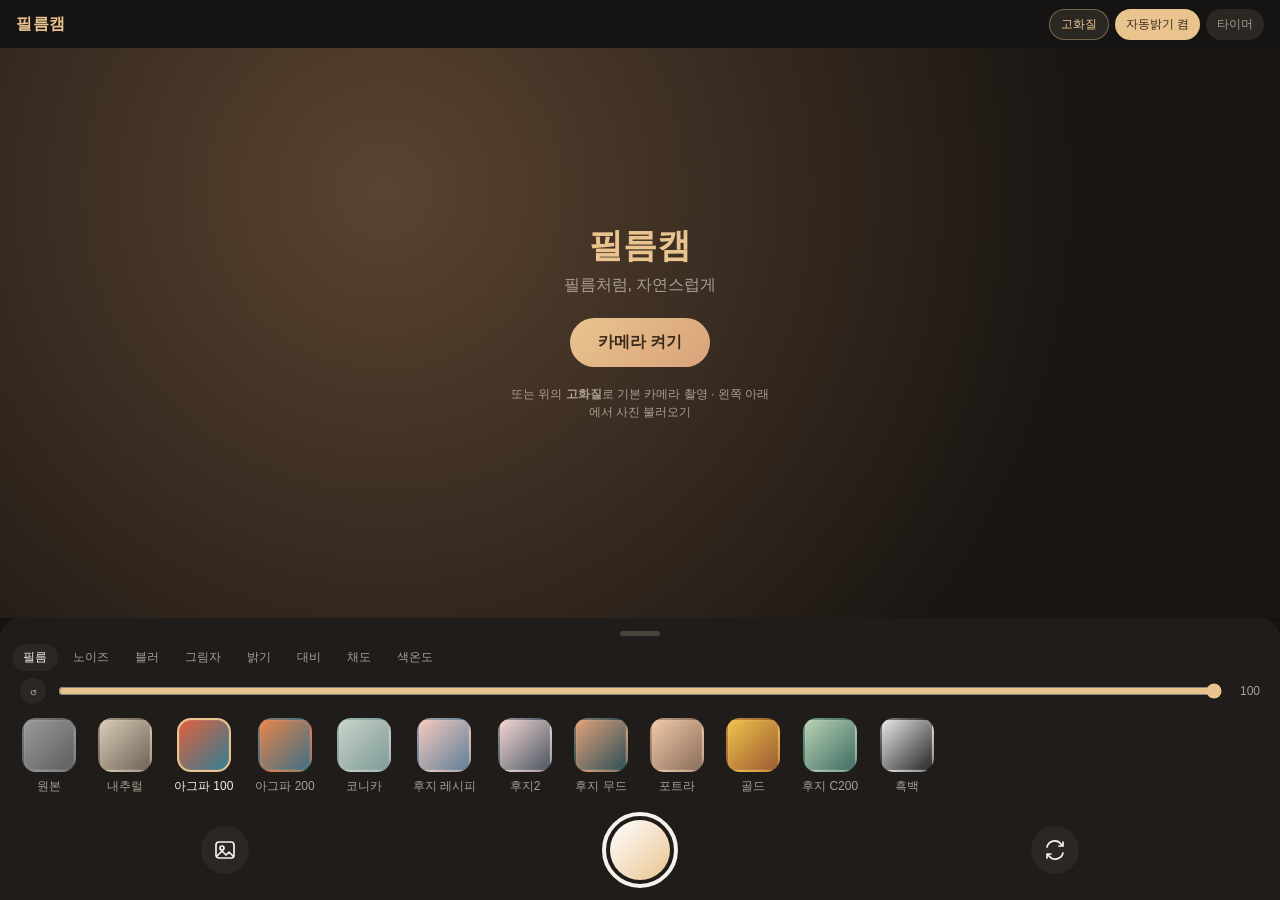
==== commit dc72b6f1: "후지2 필터 추가 참고2 사진의 특징(낮은 대비, 부드럽게 뜬 청회색 검정, 파스텔 핑크, 크림빛 하이라이트, 보통 입자)을 반영.  Co-Authored-By: Claude Op" ====
--- a/index.html
+++ b/index.html
@@ -205,6 +205,10 @@
   { id:'fujirecipe', name:'후지 레시피', sw:['#f4c9c0','#5f7f95'], grain:15,
     // 공유해 준 레시피 사진(빨간 체크·토마토·노란 모자) 실측: 중간톤만 살짝 따뜻한 분홍, 흰색·검정은 거의 중립
     p:{ toneS:[1.0,1.0,1.0], toneM:[1.045,.985,.97], toneH:[1.0,1.0,1.005], shadowTone:-0.5, contrast:.97, saturation:1.02, redSat:-.03 } },
+  { id:'fuji2', name:'후지2', sw:['#f2d6d2','#4a5562'], grain:30,
+    // 후지카메라/참고2 사진(눈으로 본 특징): 낮은 대비, 부드럽게 뜬 청회색 검정, 파스텔 핑크, 크림빛 하이라이트, 입자감 보통
+    p:{ toneS:[.97,1.0,1.04], toneM:[1.03,1.0,.97], toneH:[1.03,1.01,.95], shadowTone:-0.6, contrast:.93, saturation:.9, redSat:-.05,
+        fade:.06, fadeColor:[.88,.94,1.0] } },
   { id:'fujimood', name:'후지 무드', sw:['#e0a27a','#2d4f57'], grain:25,
     // 공유해 준 사진(제복 입은 두 인형) 실측: 청록 그림자 + 따뜻한 하이라이트, 낮은 키
     p:{ toneS:[.86,1.07,1.07], toneM:[1.04,1.0,.955], toneH:[1.11,.99,.9], exposure:-.02, contrast:1.0, saturation:.95, fade:.02, fadeColor:[.85,.97,1.0] } },
